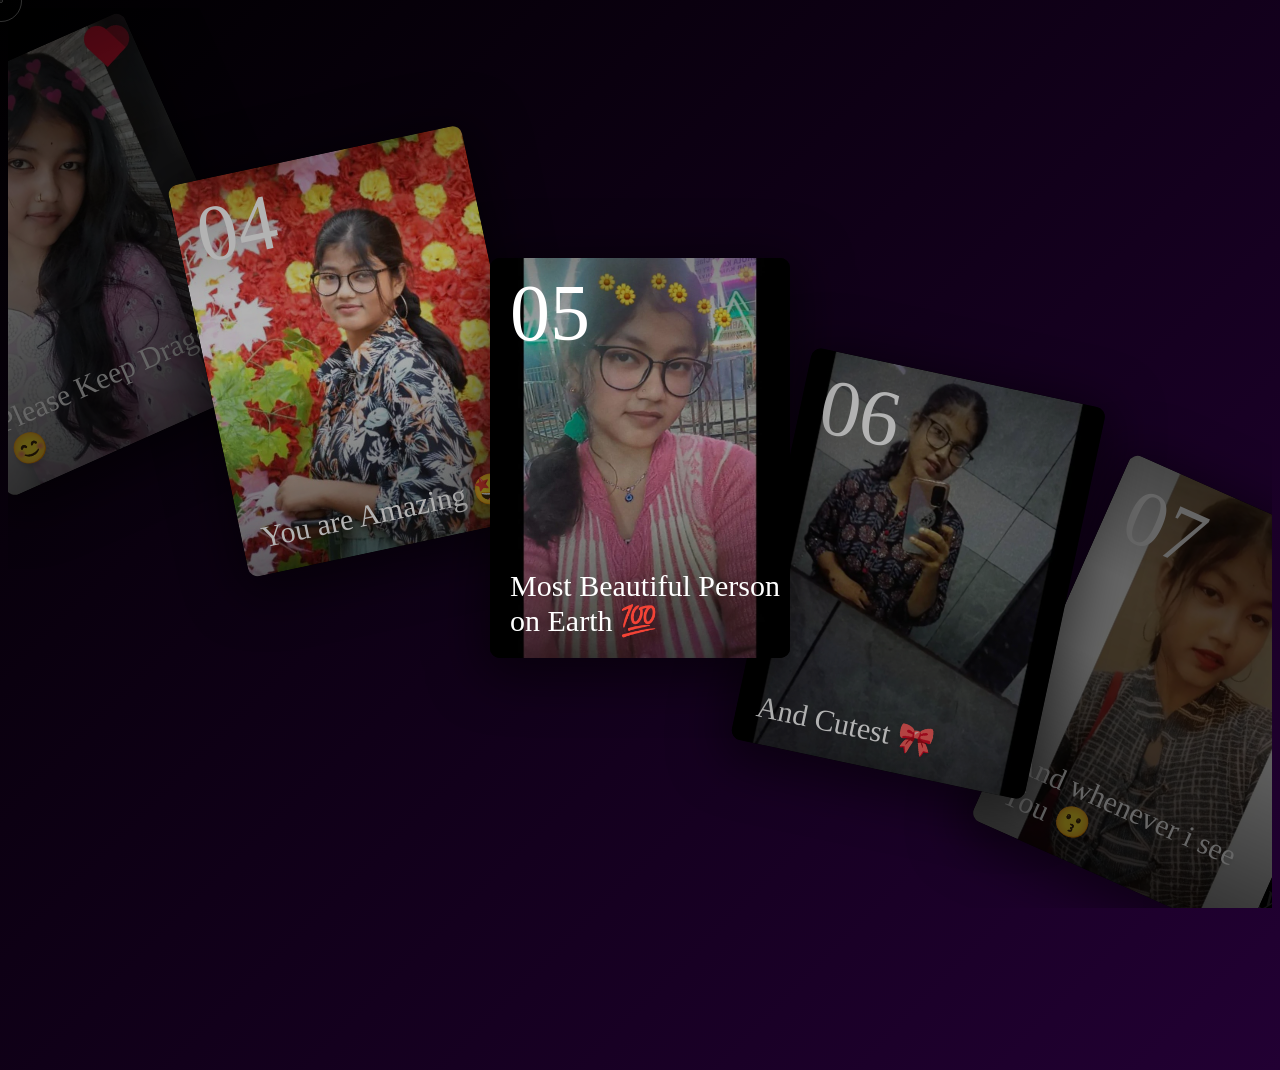
==== index.html @ f9a95466 "Creating A New Repo" ====
<!DOCTYPE html>
<html lang="en">
<head>
    <meta charset="UTF-8">
    <meta name="viewport" content="width=device-width, initial-scale=1.0">
    <title>Happy Birthday Koyel 😊</title>
    <link rel="stylesheet" href="app.css">
    <style>
     
      .heart {
          width: 10px;
          height: 10px;
          position: absolute;
          background: red;
          transform: rotate(-45deg);
          animation: move 2s linear infinite, fade 2s linear infinite;
          pointer-events: none;
      }
      .heart::before,
      .heart::after {
          content: "";
          width: 10px;
          height: 10px;
          border-radius: 50%;
          background: red;
          position: absolute;
      }
      .heart::before {
          top: -5px;
          left: 0;
      }
      .heart::after {
          left: 5px;
          top: 0;
      }
      @keyframes move {
          0% { transform: translateY(0) rotate(-45deg); }
          100% { transform: translateY(-100px) rotate(-45deg); }
      }
      @keyframes fade {
          0% { opacity: 1; }
          100% { opacity: 0; }
      }
  </style>
</head>

<body>
        <div class="carousel">
            <div class="carousel-item">
                <div class="carousel-box">
                    <div class="title">Hi 👋</div>
                  <img src="/Photos/koyel1.enc"/>
                    <div class="num">01</div>
                </div>
            </div>
        
            <div class="carousel-item">
                <div class="carousel-box">
                    <div class="title">I want to tell you Something 😍</div>
                  <img src="/Photos/koyel2.jpeg"/>
                    <div class="num">02</div>
                </div>
            </div>
        
            <div class="carousel-item">
                <div class="carousel-box">
                    <div class="title">Please Keep Dragging 😊 </div>
                    <div class="num">03</div>
                  <img src="/Photos/koyel3.jpeg"/>
                </div>
            </div>
        
          <div class="carousel-item">
            <div class="carousel-box">
              <div class="title">You are Amazing 🤩 </div>
              <div class="num">04</div>
              <img src="/Photos/koyel4.jpeg"/>
            </div>
          </div>
        
          <div class="carousel-item">
            <div class="carousel-box">
              <div class="title">Most Beautiful Person on Earth 💯</div>
              <div class="num">05</div>
              <img src="/Photos/koyel5.jpeg" />
            </div>
          </div>
        
          <div class="carousel-item">
            <div class="carousel-box">
              <div class="title">And Cutest 🎀</div>
              <div class="num">06</div>
              <img src="/Photos/koyel6.jpeg" />
            </div>
          </div>
        
          <div class="carousel-item">
            <div class="carousel-box">
              <div class="title">And whenever i see You 😗 </div>
              <div class="num">07</div>
              <img src="/Photos/koyel7.jpeg" />
            </div>
          </div>
        
          <div class="carousel-item">
            <div class="carousel-box">
              <div class="title">a big smile appears on my face 😇</div>
              <div class="num">08</div>
              <img src="/Photos/koyel8.jpeg" />
            </div>
          </div>
        
          <div class="carousel-item">
            <div class="carousel-box">
              <div class="title">and I have Crush on You 🥰</div>
              <div class="num">09</div>
              <img src="/Photos/koyel9.jpeg" />
            </div>
          </div>
          <div class="carousel-item">
            <div class="carousel-box">
              <div class="title">I love You ❤️</div>
              <div class="num">10</div>
              <img src="/Photos/koyel4.jpeg" />
            </div>
          </div>
        </div>
        
        <!-- <div class="layout">
          <div class="box">WITH EVERY HEARTBEAT<br /> OUR STORY'S REFRAIN<br />IN HER LOVE ,FOREVER I REMAIN<br/><br/>  - - techeonn</div>
        </div>
         -->
      <svg>
              <use xlink:href="#ic-linkedin"></use></svg
          ></a>
          <a href=""target="_blank"
            ><svg>
              <use xlink:href="#ic-instagram"></use></svg
          ></a>
        </div>
        
        <svg style="display: none">
          <symbol id="ico-instagram" viewBox="0 0 35 35">
            <circle opacity=".2" cx="17.5" cy="17.5" r="17" stroke="var(--fill)" fill="none"></circle>
            <path
              fill-rule="evenodd"
              clip-rule="evenodd"
              d="M24.944 20.476c.028-.457.042-1.282.042-2.476s-.014-2.019-.042-2.476c-.056-1.09-.378-1.93-.965-2.517s-1.422-.91-2.503-.965C21.018 12.014 20.194 12 19 12s-2.019.014-2.476.042c-1.081.047-1.92.368-2.517.965s-.918 1.436-.965 2.518C13.014 15.98 13 16.805 13 18c0 1.194.014 2.019.042 2.476.047 1.09.368 1.93.965 2.517s1.436.91 2.518.965c.466.028 1.29.042 2.475.042 1.184 0 2.01-.014 2.476-.042 1.072-.047 1.906-.368 2.503-.965.597-.597.918-1.436.965-2.517ZM19 13.075h-1.427c-.186 0-.438.01-.755.029a11.61 11.61 0 0 0-.797.07c-.215.028-.401.08-.56.154-.26.102-.489.251-.685.447-.196.196-.35.425-.461.685-.056.15-.103.336-.14.56a7.843 7.843 0 0 0-.084.811 7.113 7.113 0 0 0-.014.741c.01.178.01.453 0 .826-.01.373-.01.573 0 .601.01.028.01.228 0 .601s-.01.648 0 .826c.01.177.014.424.014.74 0 .318.028.588.084.812l.14.56c.112.26.265.489.461.685.196.196.425.345.685.447.15.056.336.108.56.154.224.047.49.07.797.07.308 0 .56.01.755.028.196.019.471.019.826 0 .354-.019.554-.019.601 0 .047.019.242.019.587 0s.62-.019.826 0c.205.019.456.01.755-.028.298-.037.569-.06.811-.07.242-.01.424-.06.546-.154.26-.102.494-.251.699-.447a1.75 1.75 0 0 0 .447-.686c.056-.149.103-.335.14-.559.038-.224.066-.494.084-.811.019-.317.023-.564.014-.741a11.82 11.82 0 0 1 0-.826c.01-.373.01-.573 0-.601-.01-.028-.01-.228 0-.601s.01-.648 0-.826c-.01-.177-.014-.424-.014-.74 0-.318-.028-.588-.084-.812l-.14-.56a1.956 1.956 0 0 0-1.147-1.133 3.979 3.979 0 0 0-.545-.153 3.915 3.915 0 0 0-.811-.07c-.326 0-.578-.01-.755-.028a5.916 5.916 0 0 0-.826 0c-.372.019-.568.019-.587 0Zm3.706 2.225c.14-.14.21-.308.21-.504a.57.57 0 0 0-.21-.503.767.767 0 0 0-.517-.21.718.718 0 0 0-.504.21.622.622 0 0 0-.21.503c.01.196.08.364.21.504s.299.21.504.21c.205 0 .377-.07.517-.21ZM22.063 18c0 .849-.298 1.576-.895 2.182a2.882 2.882 0 0 1-2.168.895 3.075 3.075 0 0 1-2.182-.895c-.606-.588-.904-1.315-.895-2.182.01-.867.308-1.594.895-2.182.588-.587 1.315-.886 2.182-.895.867-.01 1.59.29 2.168.895.578.606.876 1.333.895 2.182Zm-1.077 0a1.95 1.95 0 0 0-.573-1.413A1.897 1.897 0 0 0 19 16c-.56 0-1.03.196-1.413.587A2.001 2.001 0 0 0 17 18c-.01.55.186 1.021.587 1.413.401.391.872.587 1.413.587.54 0 1.012-.196 1.413-.587.4-.392.592-.863.573-1.413Z"
              transform="translate(-1.5 -0.5)"
              fill="var(--fill)"
            ></path>
          </symbol>
        
          <symbol id="ico-linkedin" viewBox="0 0 35 35">
            <circle opacity=".2" cx="17.5" cy="17.5" r="17" stroke="var(--fill)" fill="none"></circle>
            <path
              fill-rule="evenodd"
              clip-rule="evenodd"
              d="M15.3025 14.0835C15.3025 14.3845 15.1934 14.6403 14.9752 14.851C14.757 15.0617 14.4786 15.167 14.14 15.167C13.8014 15.167 13.5267 15.0617 13.316 14.851C13.1053 14.6403 13 14.3807 13 14.0722C13 13.7637 13.1053 13.5079 13.316 13.3047C13.5267 13.1016 13.8051 13 14.1512 13C14.4974 13 14.772 13.1016 14.9752 13.3047C15.1783 13.5079 15.2874 13.7675 15.3025 14.0835ZM13.0677 23V16.0248H15.2348V23H13.0677ZM16.4763 16.0248C16.5064 16.8676 16.5214 17.6125 16.5214 18.2596V23H18.7111V18.9819C18.7111 18.7111 18.7336 18.5305 18.7788 18.4402C18.9895 17.8984 19.3582 17.6275 19.8849 17.6275C20.6223 17.6275 20.991 18.1317 20.991 19.14V23H23.158V18.8691C23.158 17.8758 22.9285 17.1272 22.4695 16.623C22.0105 16.1189 21.4048 15.8668 20.6524 15.8668C19.6742 15.8668 18.9594 16.243 18.5079 16.9955H18.4628L18.3499 16.0248H16.4763Z"
              transform="translate(0 -1)"
              fill="var(--fill)"
            ></path>
          </symbol>
        </svg>
        
        <div class="cursor"></div>
        <div class="cursor cursor2"></div>
        <!-- partial -->
          <script  src="./script.js"></script>
</body>
</html>
---- app.css ----
body {
    overflow: hidden;
    font-family: "Roboto", serif;
    background: linear-gradient(135deg, black, #220033);
  }
  
  .carousel {
    position: relative;
    z-index: 1;
    height: 100vh;
    overflow: hidden;
    pointer-events: none;
  }
  
  .carousel-item {
    --items: 10;
    --width: clamp(150px, 30vw, 300px);
    --height: clamp(200px, 40vw, 400px);
    --x: calc(var(--active) * 800%);
    --y: calc(var(--active) * 200%);
    --rot: calc(var(--active) * 120deg);
    --opacity: calc(var(--zIndex) / var(--items) * 3 - 2);
    overflow: hidden;
    position: absolute;
    z-index: var(--zIndex);
    width: var(--width);
    height: var(--height);
    margin: calc(var(--height) * -0.5) 0 0 calc(var(--width) * -0.5);
    border-radius: 10px;
    top: 50%;
    left: 50%;
    -webkit-user-select: none;
       -moz-user-select: none;
        -ms-user-select: none;
            user-select: none;
    transform-origin: 0% 100%;
    box-shadow: 0 10px 50px 10px rgba(0, 0, 0, 0.5);
    background: black;
    pointer-events: all;
    transform: translate(var(--x), var(--y)) rotate(var(--rot));
    transition: transform 0.8s cubic-bezier(0, 0.02, 0, 1);
  }
  .carousel-item .carousel-box {
    position: absolute;
    z-index: 1;
    top: 0;
    left: 0;
    width: 100%;
    height: 100%;
    transition: opacity 0.8s cubic-bezier(0, 0.02, 0, 1);
    opacity: var(--opacity);
    font-family: "Orelo-sw-db", serif;
  }
  .carousel-item .carousel-box:before {
    content: "";
    position: absolute;
    z-index: 1;
    top: 0;
    left: 0;
    width: 100%;
    height: 100%;
    background: linear-gradient(to bottom, rgba(0, 0, 0, 0.3), rgba(0, 0, 0, 0) 30%, rgba(0, 0, 0, 0) 50%, rgba(0, 0, 0, 0.5));
  }
  .carousel-item .title {
    position: absolute;
    z-index: 1;
    color: #fff;
    bottom: 20px;
    left: 20px;
    transition: opacity 0.8s cubic-bezier(0, 0.02, 0, 1);
    font-size: clamp(20px, 3vw, 30px);
    text-shadow: 0 4px 4px rgba(0, 0, 0, 0.1);
  }
  .carousel-item .num {
    position: absolute;
    z-index: 1;
    color: #fff;
    top: 10px;
    left: 20px;
    transition: opacity 0.8s cubic-bezier(0, 0.02, 0, 1);
    font-size: clamp(20px, 10vw, 80px);
  }
  .carousel-item img {
    width: 100%;
    height: 100%;
    -o-object-fit: cover;
       object-fit: cover;
    pointer-events: none;
  }
  
  .layout {
    position: absolute;
    z-index: 0;
    top: 0;
    left: 0;
    width: 100%;
    height: 100%;
    pointer-events: none;
  }
  .layout:before {
    content: "";
    position: absolute;
    z-index: 1;
    top: 0;
    left: 90px;
    width: 10px;
    height: 100%;
    border: 1px solid #fff;
    border-top: none;
    border-bottom: none;
    opacity: 0.15;
  }
  .layout .box {
    position: absolute;
    bottom: 0;
    left: 30px;
    color: #fff;
    transform-origin: 0% 10%;
    transform: rotate(-90deg);
    font-size: 9px;
    line-height: 1.4;
    text-transform: uppercase;
    opacity: 0.4;
  }
  
  .logo {
    position: absolute;
    z-index: 2;
    top: 28px;
    right: 28px;
    width: 30px;
    height: 30px;
    background: #fff;
    border-radius: 50%;
    opacity: 0.5;
    display: flex;
    justify-content: center;
    align-items: center;
    font-family: "Orelo-sw-db", serif;
    pointer-events: all;
    color: black;
    text-decoration: none;
    font-size: 20px;
    overflow: hidden;
    padding-bottom: 0.1em;
  }
  
  .social {
    position: absolute;
    z-index: 10;
    bottom: 20px;
    right: 25px;
    color: #fff;
    opacity: 0.4;
  }
  .social a {
    display: inline-block;
    margin-left: 3px;
  }
  .social svg {
    --fill: #fff;
    width: 35px;
    height: 35px;
  }
  
  .cursor {
    position: fixed;
    z-index: 10;
    top: 0;
    left: 0;
    --size: 40px;
    width: var(--size);
    height: var(--size);
    border-radius: 50%;
    border: 1px solid rgba(255, 255, 255, 0.2);
    margin: calc(var(--size) * -0.5) 0 0 calc(var(--size) * -0.5);
    transition: transform 0.85s cubic-bezier(0, 0.02, 0, 1);
    display: none;
    pointer-events: none;
  }
  @media (pointer: fine) {
    .cursor {
      display: block;
    }
  }
  
  .cursor2 {
    --size: 2px;
    transition-duration: 0.7s;
  }
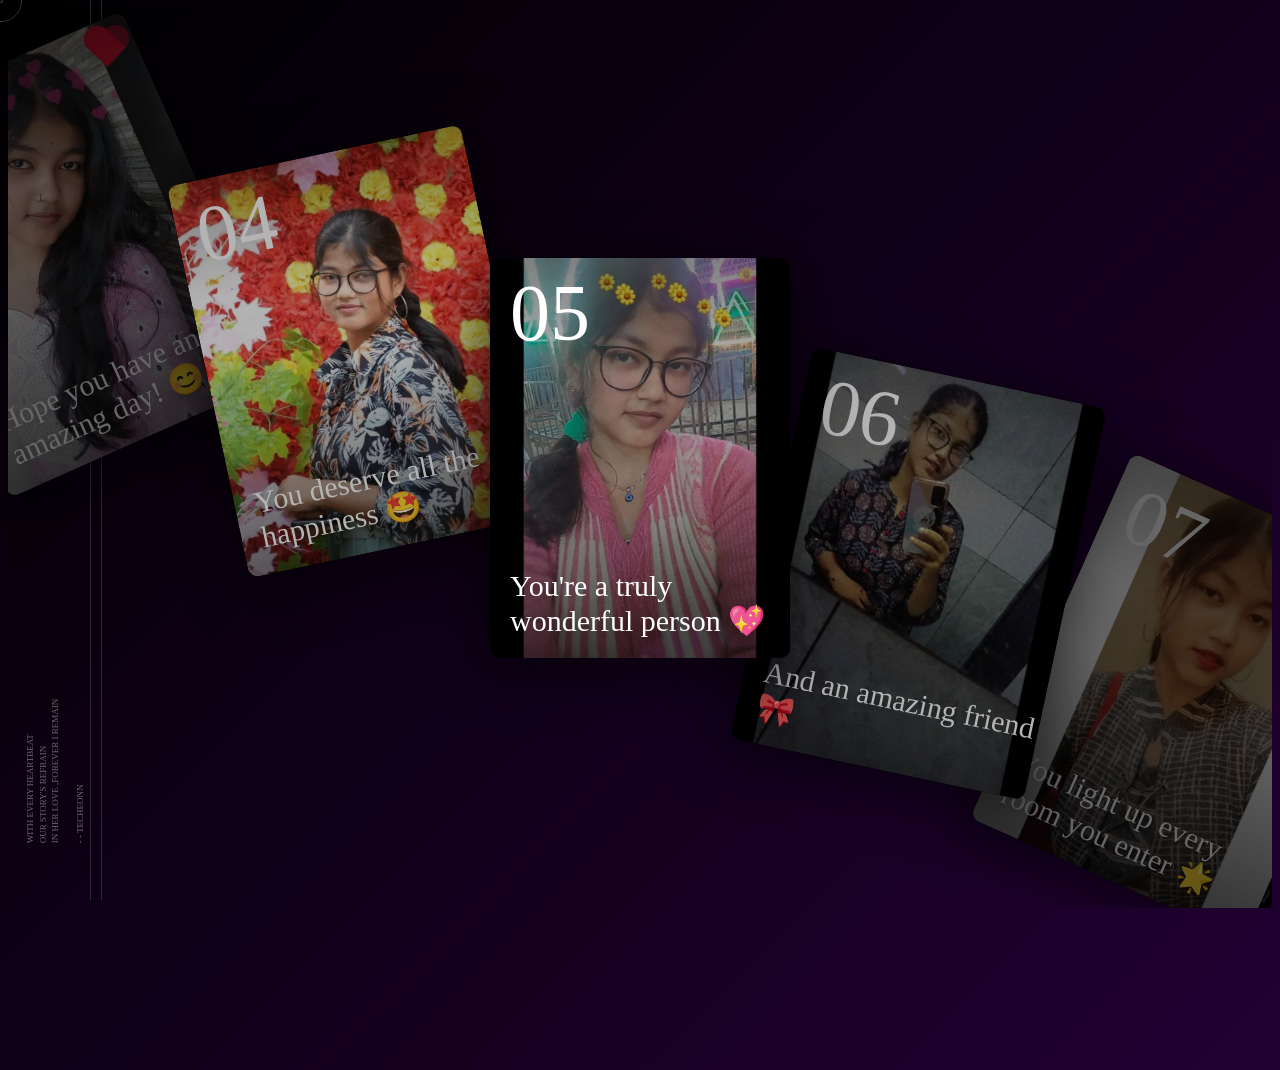
==== commit 5c49c3d6: "Fixing issues" ====
--- a/index.html
+++ b/index.html
@@ -6,7 +6,6 @@
     <title>Happy Birthday Koyel 😊</title>
     <link rel="stylesheet" href="app.css">
     <style>
-     
       .heart {
           width: 10px;
           height: 10px;
@@ -45,91 +44,92 @@
 </head>
 
 <body>
-        <div class="carousel">
-            <div class="carousel-item">
-                <div class="carousel-box">
-                    <div class="title">Hi 👋</div>
-                  <img src="/Photos/koyel1.enc"/>
-                    <div class="num">01</div>
-                </div>
+    <div class="carousel">
+        <div class="carousel-item">
+            <div class="carousel-box">
+                <div class="title">Hi Koyel 👋</div>
+                <img src="koyel1.enc"/>
+                <div class="num">01</div>
             </div>
+        </div>
+
+        <div class="carousel-item">
+            <div class="carousel-box">
+                <div class="title">Happy 18th Birthday 🎉</div>
+                <img src="koyel2.jpeg"/>
+                <div class="num">02</div>
+            </div>
+        </div>
+
+        <div class="carousel-item">
+            <div class="carousel-box">
+                <div class="title">Hope you have an amazing day! 😊</div>
+                <div class="num">03</div>
+                <img src="koyel3.jpeg"/>
+            </div>
+        </div>
+
+        <div class="carousel-item">
+            <div class="carousel-box">
+                <div class="title">You deserve all the happiness 🤩</div>
+                <div class="num">04</div>
+                <img src="koyel4.jpeg"/>
+            </div>
+        </div>
+
+        <div class="carousel-item">
+            <div class="carousel-box">
+                <div class="title">You're a truly wonderful person 💖</div>
+                <div class="num">05</div>
+                <img src="koyel5.jpeg"/>
+            </div>
+        </div>
+
+        <div class="carousel-item">
+            <div class="carousel-box">
+                <div class="title">And an amazing friend 🎀</div>
+                <div class="num">06</div>
+                <img src="koyel6.jpeg"/>
+            </div>
+        </div>
+
+        <div class="carousel-item">
+            <div class="carousel-box">
+                <div class="title">You light up every room you enter 🌟</div>
+                <div class="num">07</div>
+                <img src="koyel7.jpeg"/>
+            </div>
+        </div>
+
+        <div class="carousel-item">
+            <div class="carousel-box">
+                <div class="title">Your smile makes my day 😇</div>
+                <div class="num">08</div>
+                <img src="koyel8.jpeg"/>
+            </div>
+        </div>
+
+        <div class="carousel-item">
+            <div class="carousel-box">
+                <div class="title">You're simply the best 🥰</div>
+                <div class="num">09</div>
+                <img src="koyel9.jpeg"/>
+            </div>
+        </div>
+
+        <div class="carousel-item">
+            <div class="carousel-box">
+                <div class="title">Happy Birthday Again✨❤️</div>
+                <div class="num">10</div>
+                <img src="koyel3.jpeg"/>
+            </div>
+        </div>
+    </div>
         
-            <div class="carousel-item">
-                <div class="carousel-box">
-                    <div class="title">I want to tell you Something 😍</div>
-                  <img src="/Photos/koyel2.jpeg"/>
-                    <div class="num">02</div>
-                </div>
-            </div>
-        
-            <div class="carousel-item">
-                <div class="carousel-box">
-                    <div class="title">Please Keep Dragging 😊 </div>
-                    <div class="num">03</div>
-                  <img src="/Photos/koyel3.jpeg"/>
-                </div>
-            </div>
-        
-          <div class="carousel-item">
-            <div class="carousel-box">
-              <div class="title">You are Amazing 🤩 </div>
-              <div class="num">04</div>
-              <img src="/Photos/koyel4.jpeg"/>
-            </div>
-          </div>
-        
-          <div class="carousel-item">
-            <div class="carousel-box">
-              <div class="title">Most Beautiful Person on Earth 💯</div>
-              <div class="num">05</div>
-              <img src="/Photos/koyel5.jpeg" />
-            </div>
-          </div>
-        
-          <div class="carousel-item">
-            <div class="carousel-box">
-              <div class="title">And Cutest 🎀</div>
-              <div class="num">06</div>
-              <img src="/Photos/koyel6.jpeg" />
-            </div>
-          </div>
-        
-          <div class="carousel-item">
-            <div class="carousel-box">
-              <div class="title">And whenever i see You 😗 </div>
-              <div class="num">07</div>
-              <img src="/Photos/koyel7.jpeg" />
-            </div>
-          </div>
-        
-          <div class="carousel-item">
-            <div class="carousel-box">
-              <div class="title">a big smile appears on my face 😇</div>
-              <div class="num">08</div>
-              <img src="/Photos/koyel8.jpeg" />
-            </div>
-          </div>
-        
-          <div class="carousel-item">
-            <div class="carousel-box">
-              <div class="title">and I have Crush on You 🥰</div>
-              <div class="num">09</div>
-              <img src="/Photos/koyel9.jpeg" />
-            </div>
-          </div>
-          <div class="carousel-item">
-            <div class="carousel-box">
-              <div class="title">I love You ❤️</div>
-              <div class="num">10</div>
-              <img src="/Photos/koyel4.jpeg" />
-            </div>
-          </div>
+        <div class="layout">
+          <div class="box">WITH EVERY HEARTBEAT<br /> OUR STORY'S REFRAIN<br />IN HER LOVE ,FOREVER I REMAIN<br/><br/>  - - techeonn</div>
         </div>
         
-        <!-- <div class="layout">
-          <div class="box">WITH EVERY HEARTBEAT<br /> OUR STORY'S REFRAIN<br />IN HER LOVE ,FOREVER I REMAIN<br/><br/>  - - techeonn</div>
-        </div>
-         -->
       <svg>
               <use xlink:href="#ic-linkedin"></use></svg
           ></a>
